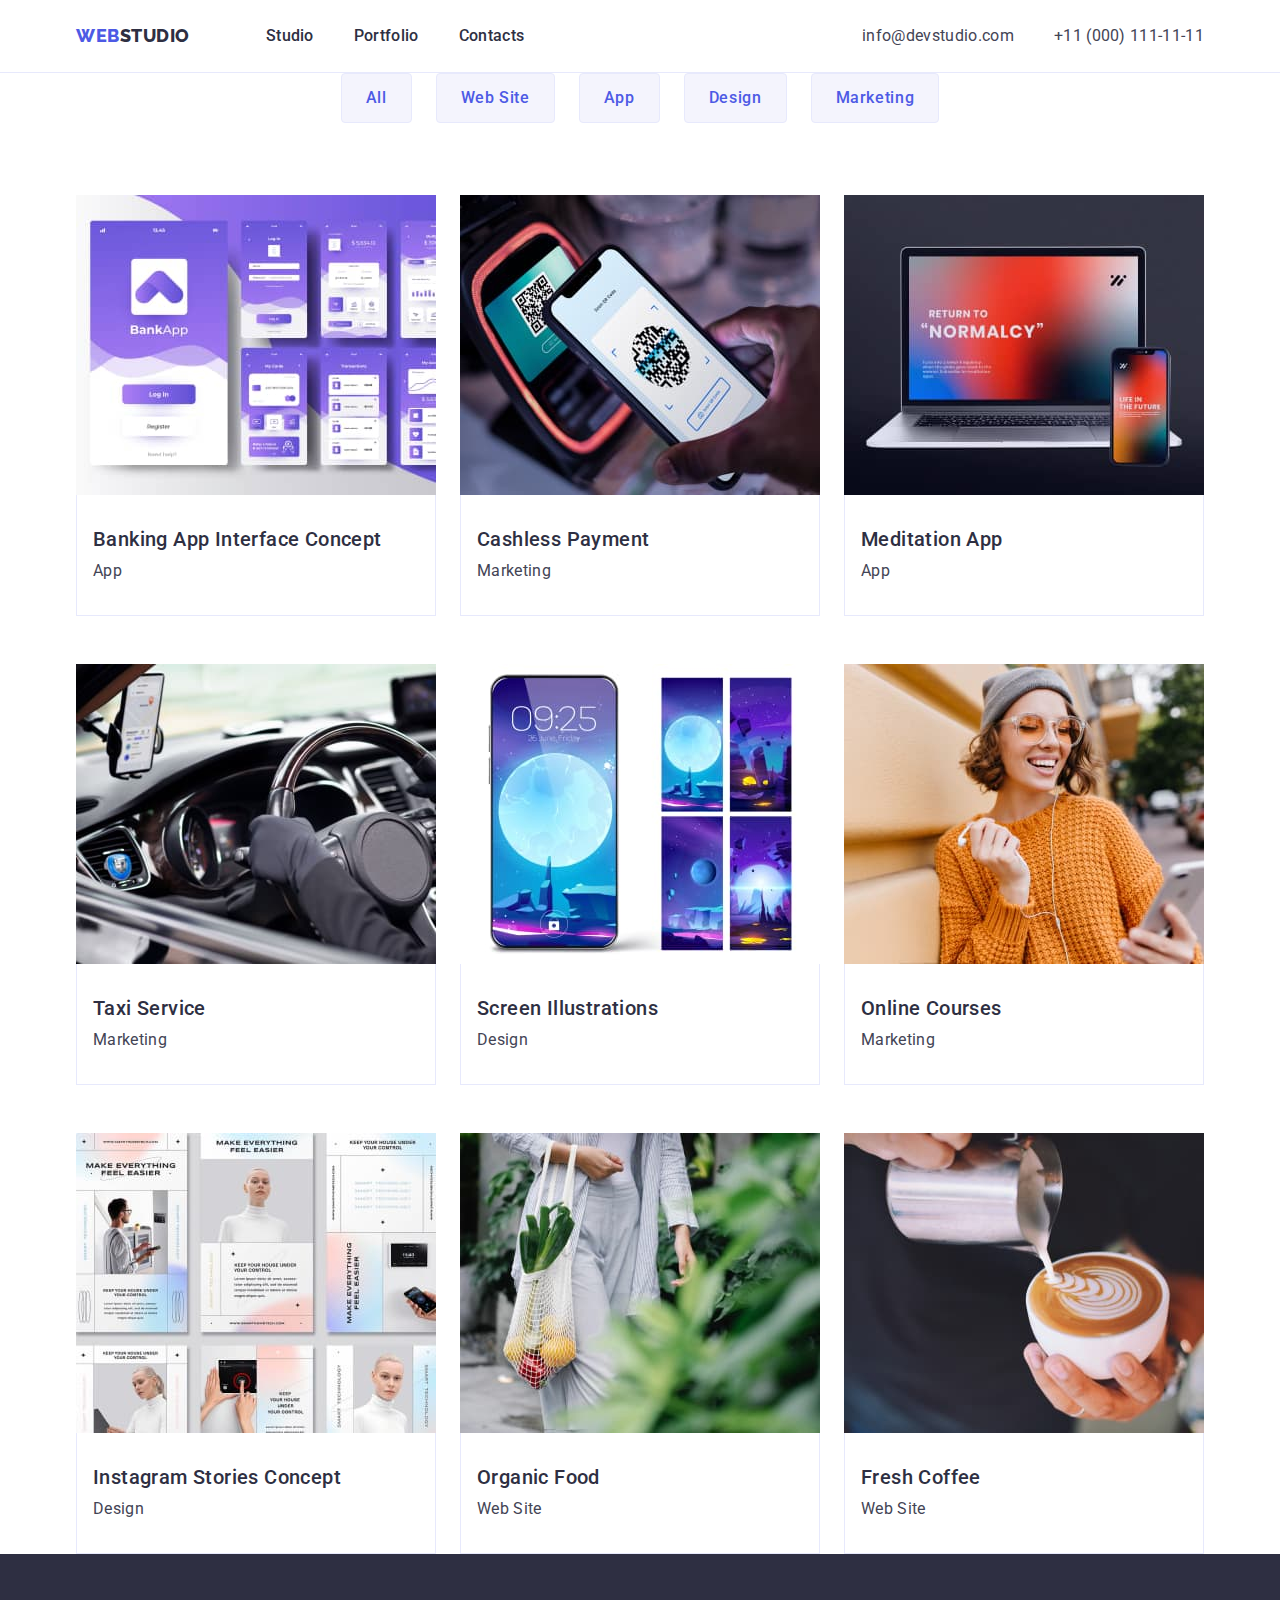
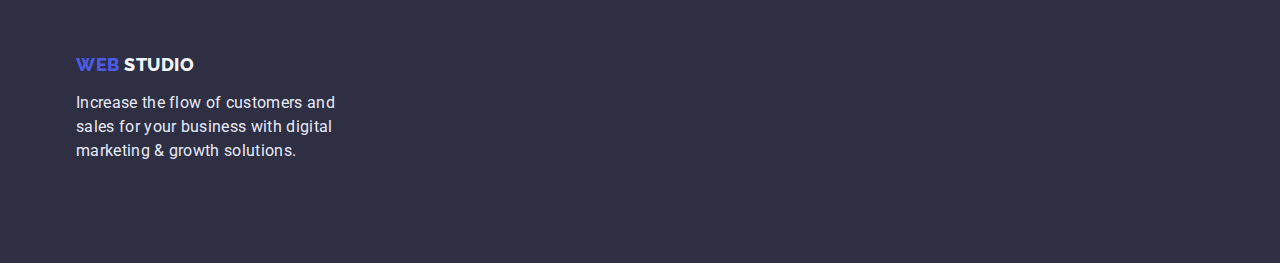
==== portfolio.html @ 5a064da5 "Initial commit" ====
<!DOCTYPE html>
<html lang="en">
  <head>
    <meta charset="UTF-8" />
    <meta name="viewport" content="width=device-width, initial-scale=1.0" />
    <title>Document</title>
    <link rel="preconnect" href="https://fonts.googleapis.com" />
    <link rel="preconnect" href="https://fonts.gstatic.com" crossorigin />
    <link
      href="https://fonts.googleapis.com/css2?family=Raleway:wght@800&family=Roboto:wght@400;500;700;900&display=swap"
      rel="stylesheet"
      crossorigin="anonymous"
      referrerpolicy="no-referrer"
    />
        <link
      rel="stylesheet"
      href="https://cdnjs.cloudflare.com/ajax/libs/modern-normalize/1.1.0/modern-normalize.min.css"
    />
    <link rel="stylesheet" href="./css/styles.css" />
  </head>
  <body>
    <header class="header">
      <div class="header-nav container">
        <!-- Navigation -->
        <nav class="header-nav list">
          <a href="./index.html" class="logo link">Web<span class="logo-part">Studio</span></a>
          <ul class="site-nav header-link list">
            <li class="item">
              <a class="link" href="./index.html">Studio</a>
            </li>
            <li class="item">
              <a class="link" href="./portfolio.html">Portfolio</a>
            </li>
            <li class="item">
              <a class="link" href="">Contacts</a>
            </li>
          </ul>
        </nav>

        <!-- Contacts -->
        <address class="header-nav address">
          <ul class="address-nav list">
            <li class="item">
              <a class="link" href="mailto:info@devstudio.com">info@devstudio.com</a>
            </li>
            <li class="item">
              <a class="link" href="tel:+110001111111">+11 (000) 111-11-11</a>
            </li>
          </ul>
        </address>
        <div class="header-line"></div>
      </div>
    </header>
    <main class=>
      <!-- Filters -->
      <section class=".section-portfolio">
        <div class="container-portfolio ">
        <h1 class="visually-hidden">Gallery</h1>
        <ul class="nav-portfolio list">
          <li class="item"><button type="button" class="btn-filter">All</button></li>
          <li class="item"><button type="button" class="btn-filter">Web Site</button></li>
          <li class="item"><button type="button" class="btn-filter">App</button></li>
          <li class="item"><button type="button" class="btn-filter">Design</button></li>
          <li class="item"><button type="button" class="btn-filter">Marketing</button></li>
        </ul>

        <!-- Сard set -->
        <ul class="card-set list">
          <li class="card">
            <a class="link" href="">
              <img src="./images/app.jpg" alt="banking app interface concepte" width="360" />
            <div class="card-content">
              <h2 class="card-title">Banking App Interface Concept</h2>
              <p class="card-text">App</p>
            </div>
            </a>
          </li>

          <li class="card">
            <a class="link" href="">
              <img src="./images/marketing.jpg" alt="cashless payment" width="360" />
             <div class="card-content">
              <h2 class="card-title">Cashless Payment</h2>
              <p class="card-text">Marketing</p>
              </div> 
            </a>
          </li>

          <li class="card">
            <a class="link" href="">
              <img src="./images/app-second.jpg" alt="meditaion app" width="360" />
              <div class="card-content">
              <h2 class="card-title">Meditation App</h2>
              <p class="card-text">App</p>
               </div>
            </a>
          </li>
          <li class="card">
            <a class="link" href="">
              <img src="./images/marketing-taxi.jpg" alt="taxi service" width="360" />
              <div class="card-content">
              <h2 class="card-title">Taxi Service</h2>
              <p class="card-text">Marketing</p>
               </div>
            </a>
          </li>
          <li class="card">
            <a class="link" href="">
              <img src="./images/img-design.jpg" alt="screen illustrations" width="360" />
              <div class="card-content">
              <h2 class="card-title">Screen Illustrations</h2>
              <p class="card-text">Design</p>
               </div>
            </a>
          </li>
          <li class="card">
            <a class="link" href="">
              <img src="./images/marketing-courses.jpg" alt="a girl with a phone" width="360" />
            <div class="card-content">
              <h2 class="card-title">Online Courses</h2>
              <p class="card-text">Marketing</p>
            </div>
            </a>
          </li>
          <li class="card">
            <a class="link" href="">
              <img
                src="./images/design-instagram.jpg"
                alt="instagram stories concept"
                width="360"
              />
              <div class="card-content">
              <h2 class="card-title">Instagram Stories Concept</h2>
              <p class="card-text">Design</p>
              </div>
            </a>
          </li>
          <li class="card">
            <a class="link" href="">
              <img
                src="./images/website-food.jpg"
                alt="vegetables and fruits in a bag"
                width="360"
              />
             <div class="card-content">
              <h2 class="card-title">Organic Food</h2>
              <p class="card-text">Web Site</p>
              </div>
            </a>
          </li>
          <li class="card">
            <a class="link" href="">
              <img
                src="./images/website-coffee.jpg"
                alt="barista pours coffee into a cup"
                width="360"/>
             <div class="card-content">
              <h2 class="card-title">Fresh Coffee</h2>
              <p class="card-text">Web Site</p>
            </div>
            </a>
          </li>
        </ul>
      </section>
      </div>
    </main>

    <!-- Footer -->
    <footer class="footer">
      <div class="container">
      <a href="./index.html" class="logo-footer link"
        >Web <span class="logo-footer-part">Studio</span></a
      >
      <p class="footer-text">
        Increase the flow of customers and sales for your business with digital marketing & growth
        solutions.
      </p>
      </div>
    </footer>
  </body>
</html>
---- css/styles.css ----
:root {
  --primary-brand: #4d5ae5;
  --pressed-state: #404bbf;
  --dark: #2e2f42;
  --succes: #31d0aa;
  --text: #434455;
  --subtle-text: #434455;
  --accent: #e7e9fc;
  --light: #f4f4fd;
  --modal-overlay: rgba(46, 47, 66, 0.4);
  --hero-background: rgba(46, 47, 66, 0.7);
  --white-background: #ffffff;
}

p,
h2,
h3,
h4,
h5,
h6 {
  margin: 0;
}
img {
  display: block;
  max-width: 100%;
  height: auto;
}

button {
  display: block;
  cursor: pointer;
  border: none;
  border-radius: 4px;
}

address {
  font-style: normal;
}

ul,
ol {
  list-style: none;
  margin: 0;
  padding: 0;
}

.container {
  width: 1158px;
  padding-left: 15px;
  padding-right: 15px;
  margin: 0 auto;
}

.container-portfolio {
  width: 1158px;
  padding-left: 15px;
  padding-right: 15px;

  margin-left: auto;
  margin-right: auto;
}

.list {
  list-style: none;
}

.link {
  text-decoration: none;
}

.visually-hidden {
  position: absolute;
  width: 1px;
  height: 1px;
  margin: -1px;
  border: 0;
  padding: 0;
  white-space: nowrap;
  clip-path: inset(100%);
  clip: rect(0 0 0 0);
  overflow: hidden;
}

/* Section */
.section {
  padding-top: 120px;
  padding-bottom: 120px;
}
.section-about {
  padding-top: 120px;
  padding-bottom: 120px;
  /* display: flex; */
}
.section-team {
  padding-top: 120px;
  padding-bottom: 120px;
  background-color: var(--light);
}
.section-title {
  margin-top: 120px;
  margin-bottom: 72px;
  color: var(--dark);
  font-weight: 700;
  font-size: 36px;
  line-height: 1.11;
  text-align: center;
  letter-spacing: 0.02em;
  text-transform: capitalize;
  margin-top: 0;
}

.section-portfolio {
  padding-top: 96px;
  /* padding-bottom: 120px; */
}

/* Header */
.header {
  background-color: var(--white-background);
  border-bottom: solid 1px var(--accent);
}

/* Body */
body {
  color: var(--text);
  background-color: var(--white-background);
  font-family: "Roboto", sans-serif;
  font-size: 16px;
}

/* Logo */
.logo {
  color: var(--primary-brand);
  font-family: "Raleway", sans-serif;
  letter-spacing: 0.03em;
  font-weight: 800;
  font-size: 18px;
  line-height: 1.17;
  letter-spacing: 0.03em;
  text-transform: uppercase;
  text-decoration: none;
}
.logo-part {
  color: var(--dark);
  font-family: "Raleway", sans-serif;
  letter-spacing: 0.03em;
  font-weight: 800;
  font-size: 18px;
  line-height: 1.17;
  letter-spacing: 0.03em;
  text-transform: uppercase;
  text-decoration: none;
}

/* Navigation */
.header-nav {
  display: flex;
  align-items: center;
  /* justify-content: flex-start; */
}

.item {
  /* display: flex; */
}

.site-nav {
  display: flex;
  margin-left: 76px;
}

.site-nav .item + .item {
  margin-left: 40px;
}

.site-nav .link {
  display: block;
  padding-top: 24px;
  padding-bottom: 24px;

  color: var(--dark);
  font-weight: 500;
  font-size: 16px;
  line-height: 1.5;
  letter-spacing: 0.02em;
}

.site-nav .link:hover,
.site-nav .link:focus {
  color: var(--pressed-state);
}

.site-nav .link.current {
  color: var(--primary-brand);
}

.address {
  font-style: normal;
  margin-left: auto;
}
.address-nav {
  display: flex;
  margin-left: auto;
}

.address-nav .item + .item {
  margin-left: 40px;
}

.address-nav .link {
  display: block;
  padding-top: 24px;
  padding-bottom: 24px;

  color: var(--text);
  font-style: normal;
  font-size: 16px;
  line-height: 1.5;
  letter-spacing: 0.02em;
  font-style: normal;
}
.address-nav .link:hover,
.address-nav .link:focus {
  color: var(--pressed-state);
  font-style: normal;
  font-size: 16px;
  line-height: 1.5;
  letter-spacing: 0.02em;
  font-style: normal;
}

/* Hero */
.hero {
  /* height: 600px; */
  padding: 188px 0;
  /* align-content: center; */
  background-color: var(--dark);
  text-align: center;
}

.hero-title {
  margin-left: auto;
  margin-right: auto;
  margin-top: 0px;
  margin-bottom: 48;
  text-align: center;
  width: 496px;

  color: var(--white-background);
  font-weight: 700;
  font-size: 56px;
  line-height: 1.07;
  letter-spacing: 0.02em;
}

/* Buttons */
.btn {
  display: inline-block;
  min-width: 169px;
  text-align: center;
  padding-left: 32px;
  padding-right: 32px;
  padding-top: 16px;
  padding-bottom: 16px;
  margin: auto;

  color: var(--white-background);
  background-color: var(--primary-brand);
  font-family: "Roboto", sans-serif;
  font-weight: 500;
  font-size: 16px;
  line-height: 1.5;
  align-items: center;
  letter-spacing: 0.04em;
  cursor: pointer;
  border-radius: 4px;
  border: none;
}

.btn:hover,
.btn:focus {
  color: var(--white-background);
  background-color: var(--pressed-state);
  font-family: "Roboto", sans-serif;
  font-weight: 500;
  font-size: 16px;
  line-height: 1.5;
  align-items: center;
  letter-spacing: 0.04em;
  cursor: pointer;
  padding-right: 32px;
  padding-top: 16px;
  padding-bottom: 16px;
  display: inline-block;
  border: none;
  min-width: 169px;
  text-align: center;
}

/* 01 About */
.about-item {
  padding: 0px;
}

.about {
  display: flex;
  /* color: var(--text); */
  gap: 24px;
}

.about-title {
  margin-bottom: 8px;
  color: var(--dark);
  font-weight: 500;
  font-size: 20px;
  line-height: 1.2;
  letter-spacing: 0.02em;
}

.about-text {
  font-family: "Roboto", sans-serif;
  font-weight: 400;
  font-size: 16px;
  line-height: 1.5;
  letter-spacing: 0.02em;
  color: var(--text);
  max-width: 264px;
}

.about .item-about {
  /* flex-basis: calc((100%-72px) / 4); */
  width: 264px;
}

/* 02 Types of job*/
.types {
  display: flex;
  /* align-items: center; */
  /* justify-content: center; */
  gap: 24px;
  /* color: var(--dark); */
}

/* 03 Team */
.team {
  display: flex;
  /* align-items: center; */
  /* justify-content: center; */
  gap: 24px;
  /* color: var(--text); */
}

.team-title {
  margin-bottom: 8px;
  color: var(--dark);
  font-weight: 500;
  font-size: 20px;
  line-height: 1.2;
  text-align: center;
  letter-spacing: 0.02em;
}

.team-text {
  color: var(--text);
  font-size: 16px;
  line-height: 1.5;
  text-align: center;
  letter-spacing: 0.02em;
}
.team-title {
  background-color: var(--white-background);
}
.team-item {
  width: 264px;
  border-radius: 4px;
  background-color: var(--white-background);
  box-shadow: 0px 1px 6px rgba(46, 47, 66, 0.08), 0px 1px 1px rgba(46, 47, 66, 0.16),
    0px 2px 1px rgba(46, 47, 66, 0.08);
}

.team-item-content {
  padding-left: 16px;
  padding-right: 16px;
  padding-top: 32px;
  padding-bottom: 32px;
}

/* Footer */
.footer {
  padding-top: 100px;
  padding-bottom: 100px;

  background-color: var(--dark);
}

.logo-footer {
  color: var(--primary-brand);
  font-family: "Raleway", sans-serif;
  letter-spacing: 0.03em;
  letter-spacing: 0.03em;
  font-weight: 800;
  font-size: 18px;
  line-height: 1.17;
  letter-spacing: 0.03em;
  text-transform: uppercase;
  text-decoration: none;
}
.logo-footer-part {
  color: var(--light);
  font-family: "Raleway", sans-serif;
  letter-spacing: 0.03em;
  font-weight: 800;
  font-size: 18px;
  line-height: 1.17;
  letter-spacing: 0.03em;
  text-transform: uppercase;
  text-decoration: none;
}
.footer-text {
  color: var(--accent);
  margin-top: 16px;
  width: 264px;
  letter-spacing: 0.02em;
  line-height: 1.5;
}

/* Portfolio novigation */

.btn-filter {
  cursor: pointer;
  display: flex;
  flex-direction: row;
  justify-content: center;
  align-items: center;
  padding: 12px 24px;

  color: var(--primary-brand);
  background-color: var(--light);
  border: 1px solid var(--accent);
  border-radius: 4px;
  font-family: "Roboto", sans-serif;
  font-weight: 500;
  font-size: 16px;
  line-height: 1.5;
  align-items: center;
  text-align: center;
  letter-spacing: 0.04em;
}

.btn-filter:hover,
.btn-filter:focus {
  display: flex;
  flex-direction: row;
  justify-content: center;
  align-items: center;

  padding: 12px 24px;
  color: var(--white-background);
  background-color: var(--pressed-state);
  border-radius: 4px;
  /* box-shadow: 0px 3px 1px rgba(0, 0, 0, 0.1), 0px 2px 1px rgba(0, 0, 0, 0.08),
    0px 2px 2px rgba(0, 0, 0, 0.12); */
  font-family: "Roboto", sans-serif;
  font-weight: 500;
  font-size: 16px;
  line-height: 1.5;
  align-items: center;
  text-align: center;
  letter-spacing: 0.04em;
  cursor: pointer;
}
.nav-portfolio {
  display: flex;
  justify-content: center;
  margin-bottom: 72px;
}

.nav-portfolio .item + .item {
  margin-left: 24px;
}

/* Portfolio card-set */
.card {
  flex-basis: calc((100% - 48px) / 3);
}
.card-set {
  display: flex;
  flex-wrap: wrap;
  gap: 48px 24px;
}

.card-title {
  margin-bottom: 8px;
  color: var(--dark);
  font-weight: 500;
  font-size: 20px;
  line-height: 1.2;
  text-align: start;
  letter-spacing: 0.02em;
}

.card-text {
  color: var(--text);
  font-size: 16px;
  line-height: 1.5;
  text-align: start;
  letter-spacing: 0.02em;
}

.card-content {
  padding-top: 32px;
  padding-bottom: 32px;
  padding-left: 16px;
  padding-right: 16px;

  border-left: 1px solid var(--accent);
  border-right: 1px solid var(--accent);
  border-bottom: 1px solid var(--accent);
}
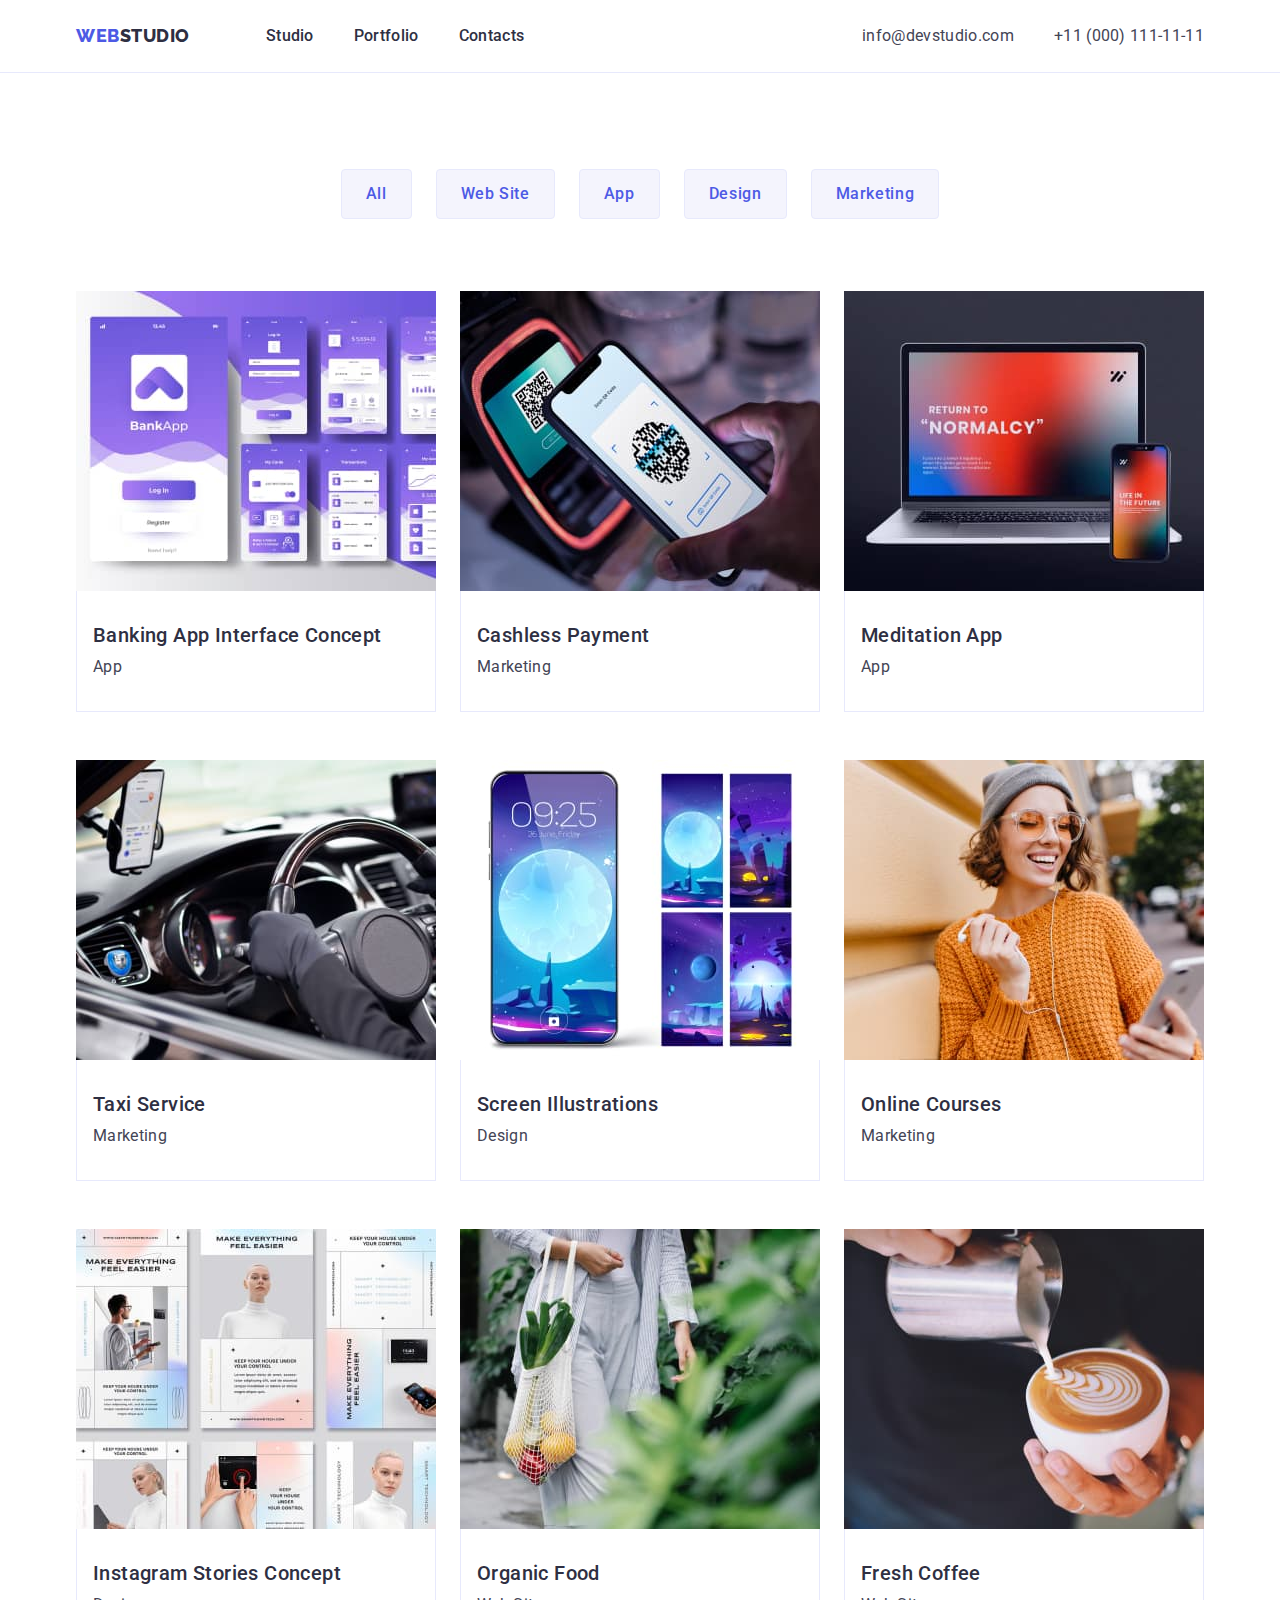
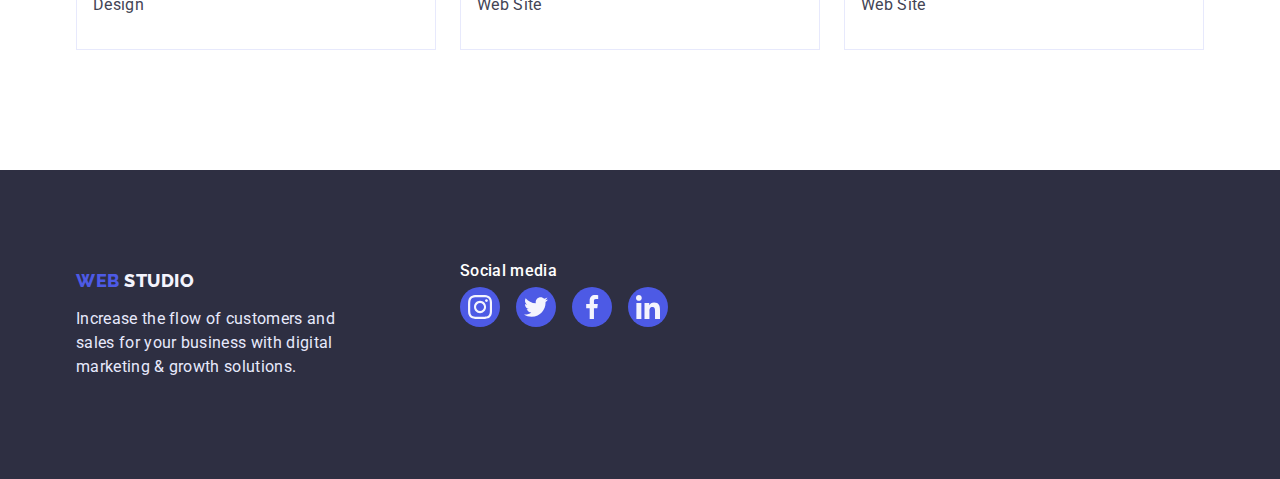
==== commit a1366e3b: "HW 03" ====
--- a/portfolio.html
+++ b/portfolio.html
@@ -53,7 +53,7 @@
     </header>
     <main class=>
       <!-- Filters -->
-      <section class=".section-portfolio">
+      <section class="section-portfolio">
         <div class="container-portfolio ">
         <h1 class="visually-hidden">Gallery</h1>
         <ul class="nav-portfolio list">
@@ -165,16 +165,51 @@
       </div>
     </main>
 
-    <!-- Footer -->
+   <!-- Footer -->
     <footer class="footer">
-      <div class="container">
-      <a href="./index.html" class="logo-footer link"
-        >Web <span class="logo-footer-part">Studio</span></a
-      >
-      <p class="footer-text">
-        Increase the flow of customers and sales for your business with digital marketing & growth
-        solutions.
-      </p>
+      <div class="container footer-wrapp">
+        <div class="footer-box">
+          <a href="./index.html" class="logo-footer link"
+            >Web <span class="logo-footer-part">Studio</span></a
+          >
+          <p class="footer-text">
+            Increase the flow of customers and sales for your business with digital marketing &
+            growth solutions.
+          </p>
+        </div>
+        <div class="footer-social-box">
+          <h3 class="social-title">Social media</h3>
+          <ul class="footer-media list">
+            <li class="footer-media-item">
+              <a class="footer-media-link" href="">
+                <svg class="footer-media-icon" width="24" height="24">
+                  <use href="./images/svg/symbol-defs.svg#icon-instagram"></use>
+                </svg>
+              </a>
+            </li>
+            <li class="footer-media-item">
+              <a class="footer-media-link" href="">
+                <svg class="footer-media-icon" width="24" height="24">
+                  <use href="./images/svg/symbol-defs.svg#icon-twitter"></use>
+                </svg>
+              </a>
+            </li>
+            <li class="footer-media-item">
+              <a class="footer-media-link" href="">
+                <svg class="footer-media-icon" width="24" height="24">
+                  <use href="./images/svg/symbol-defs.svg#icon-facebook"></use>
+                </svg>
+              </a>
+            </li>
+            <li class="footer-media-item">
+              <a class="footer-media-link" href="">
+                <svg class="footer-media-icon" width="24" height="24">
+                  <use href="./images/svg/symbol-defs.svg#icon-linkedin"></use>
+                </svg>
+              </a>
+            </li>
+          </ul>
+        </div>
       </div>
     </footer>
   </body>
--- a/css/styles.css
+++ b/css/styles.css
@@ -4,7 +4,7 @@
   --dark: #2e2f42;
   --succes: #31d0aa;
   --text: #434455;
-  --subtle-text: #434455;
+  --subtle-text: #8e8f99;
   --accent: #e7e9fc;
   --light: #f4f4fd;
   --modal-overlay: rgba(46, 47, 66, 0.4);
@@ -89,7 +89,6 @@
 .section-about {
   padding-top: 120px;
   padding-bottom: 120px;
-  /* display: flex; */
 }
 .section-team {
   padding-top: 120px;
@@ -97,7 +96,6 @@
   background-color: var(--light);
 }
 .section-title {
-  margin-top: 120px;
   margin-bottom: 72px;
   color: var(--dark);
   font-weight: 700;
@@ -106,12 +104,12 @@
   text-align: center;
   letter-spacing: 0.02em;
   text-transform: capitalize;
-  margin-top: 0;
+  /* margin-top: 0; */
 }
 
 .section-portfolio {
   padding-top: 96px;
-  /* padding-bottom: 120px; */
+  padding-bottom: 120px;
 }
 
 /* Header */
@@ -230,11 +228,18 @@
 
 /* Hero */
 .hero {
-  /* height: 600px; */
   padding: 188px 0;
-  /* align-content: center; */
+  text-align: center;
+  max-width: 1440px;
+  min-height: 600px;
+  margin-left: auto;
+  margin-right: auto;
   background-color: var(--dark);
-  text-align: center;
+  background-image: linear-gradient(rgba(46, 47, 66, 0.7), rgba(46, 47, 66, 0.7)),
+    url(../images/people-office-hero.jpg);
+  background-repeat: no-repeat;
+  background-position: center;
+  background-size: cover;
 }
 
 .hero-title {
@@ -303,7 +308,6 @@
 
 .about {
   display: flex;
-  /* color: var(--text); */
   gap: 24px;
 }
 
@@ -327,26 +331,33 @@
 }
 
 .about .item-about {
-  /* flex-basis: calc((100%-72px) / 4); */
   width: 264px;
 }
 
+.icon-box {
+  background-color: var(--light);
+  display: flex;
+  justify-content: center;
+  align-items: center;
+  height: 112px;
+  border-radius: 4px;
+  margin-bottom: 8px;
+  background-position: center;
+}
+
+.icon-about {
+  background-size: contain;
+}
 /* 02 Types of job*/
 .types {
   display: flex;
-  /* align-items: center; */
-  /* justify-content: center; */
   gap: 24px;
-  /* color: var(--dark); */
 }
 
 /* 03 Team */
 .team {
   display: flex;
-  /* align-items: center; */
-  /* justify-content: center; */
   gap: 24px;
-  /* color: var(--text); */
 }
 
 .team-title {
@@ -384,14 +395,97 @@
   padding-bottom: 32px;
 }
 
+.media {
+  display: flex;
+  gap: 24px;
+  margin-top: 8px;
+}
+
+.media-item {
+}
+
+.media-link {
+  width: 40px;
+  height: 40px;
+  border-radius: 50%;
+  background-color: var(--primary-brand);
+  display: flex;
+  align-items: center;
+  justify-content: center;
+}
+
+.media-link:hover,
+.media-link:active {
+  width: 40px;
+  height: 40px;
+  border-radius: 50%;
+  background-color: var(--pressed-state);
+  display: flex;
+  align-items: center;
+  justify-content: center;
+}
+
+.media-icon {
+  fill: var(--light);
+}
+
+/* 04 Customers */
+.about-item {
+  padding: 0px;
+}
+
+.customers {
+  display: flex;
+  gap: 24px;
+}
+
+.customers-icon-box {
+  display: flex;
+  justify-content: center;
+  align-items: center;
+  height: 88px;
+  width: 168px;
+  border-radius: 4px;
+  background-position: center;
+  border: 1px solid var(--subtle-text);
+}
+
+.customers-icon-box:hover,
+.customers-icon-box:active {
+  display: flex;
+  justify-content: center;
+  align-items: center;
+  height: 88px;
+  width: 168px;
+  border-radius: 4px;
+  background-position: center;
+  border: 1px solid var(--pressed-state);
+}
+
+.customers-icon-about {
+  background-size: contain;
+  fill: var(--subtle-text);
+}
+
+.customers-icon-about:hover,
+.customers-icon-about:active {
+  background-size: contain;
+  fill: var(--pressed-state);
+}
+
 /* Footer */
 .footer {
   padding-top: 100px;
   padding-bottom: 100px;
-
   background-color: var(--dark);
 }
 
+.footer-wrapp {
+  display: flex;
+}
+.footer-box {
+  margin-right: 120px;
+}
 .logo-footer {
   color: var(--primary-brand);
   font-family: "Raleway", sans-serif;
@@ -423,6 +517,49 @@
   line-height: 1.5;
 }
 
+.social-title {
+  font-weight: 500;
+  font-size: 16px;
+  line-height: 1.5px;
+  letter-spacing: 0.02em;
+  color: var(--white-background);
+  margin-bottom: 16px;
+}
+
+.footer-media {
+  display: flex;
+  gap: 16px;
+  margin-top: 16px;
+}
+
+.footer-media-item {
+}
+
+.footer-media-link {
+  width: 40px;
+  height: 40px;
+  border-radius: 50%;
+  background-color: var(--primary-brand);
+  display: flex;
+  align-items: center;
+  justify-content: center;
+}
+
+.footer-media-link:hover,
+.footer-media-link:active {
+  width: 40px;
+  height: 40px;
+  border-radius: 50%;
+  background-color: var(--succes);
+  display: flex;
+  align-items: center;
+  justify-content: center;
+}
+
+.footer-media-icon {
+  fill: var(--light);
+}
+
 /* Portfolio novigation */
 
 .btn-filter {
@@ -457,8 +594,9 @@
   color: var(--white-background);
   background-color: var(--pressed-state);
   border-radius: 4px;
-  /* box-shadow: 0px 3px 1px rgba(0, 0, 0, 0.1), 0px 2px 1px rgba(0, 0, 0, 0.08),
-    0px 2px 2px rgba(0, 0, 0, 0.12); */
+  box-shadow: 0px 3px 1px rgba(0, 0, 0, 0.1), 0px 2px 1px rgba(0, 0, 0, 0.08),
+    0px 2px 2px rgba(0, 0, 0, 0.12);
+
   font-family: "Roboto", sans-serif;
   font-weight: 500;
   font-size: 16px;
@@ -481,6 +619,12 @@
 /* Portfolio card-set */
 .card {
   flex-basis: calc((100% - 48px) / 3);
+}
+
+.card:hover,
+.card:active {
+  box-shadow: 0px 1px 6px rgba(46, 47, 66, 0.08), 0px 1px 1px rgba(46, 47, 66, 0.16),
+    0px 2px 1px rgba(46, 47, 66, 0.08);
 }
 .card-set {
   display: flex;
